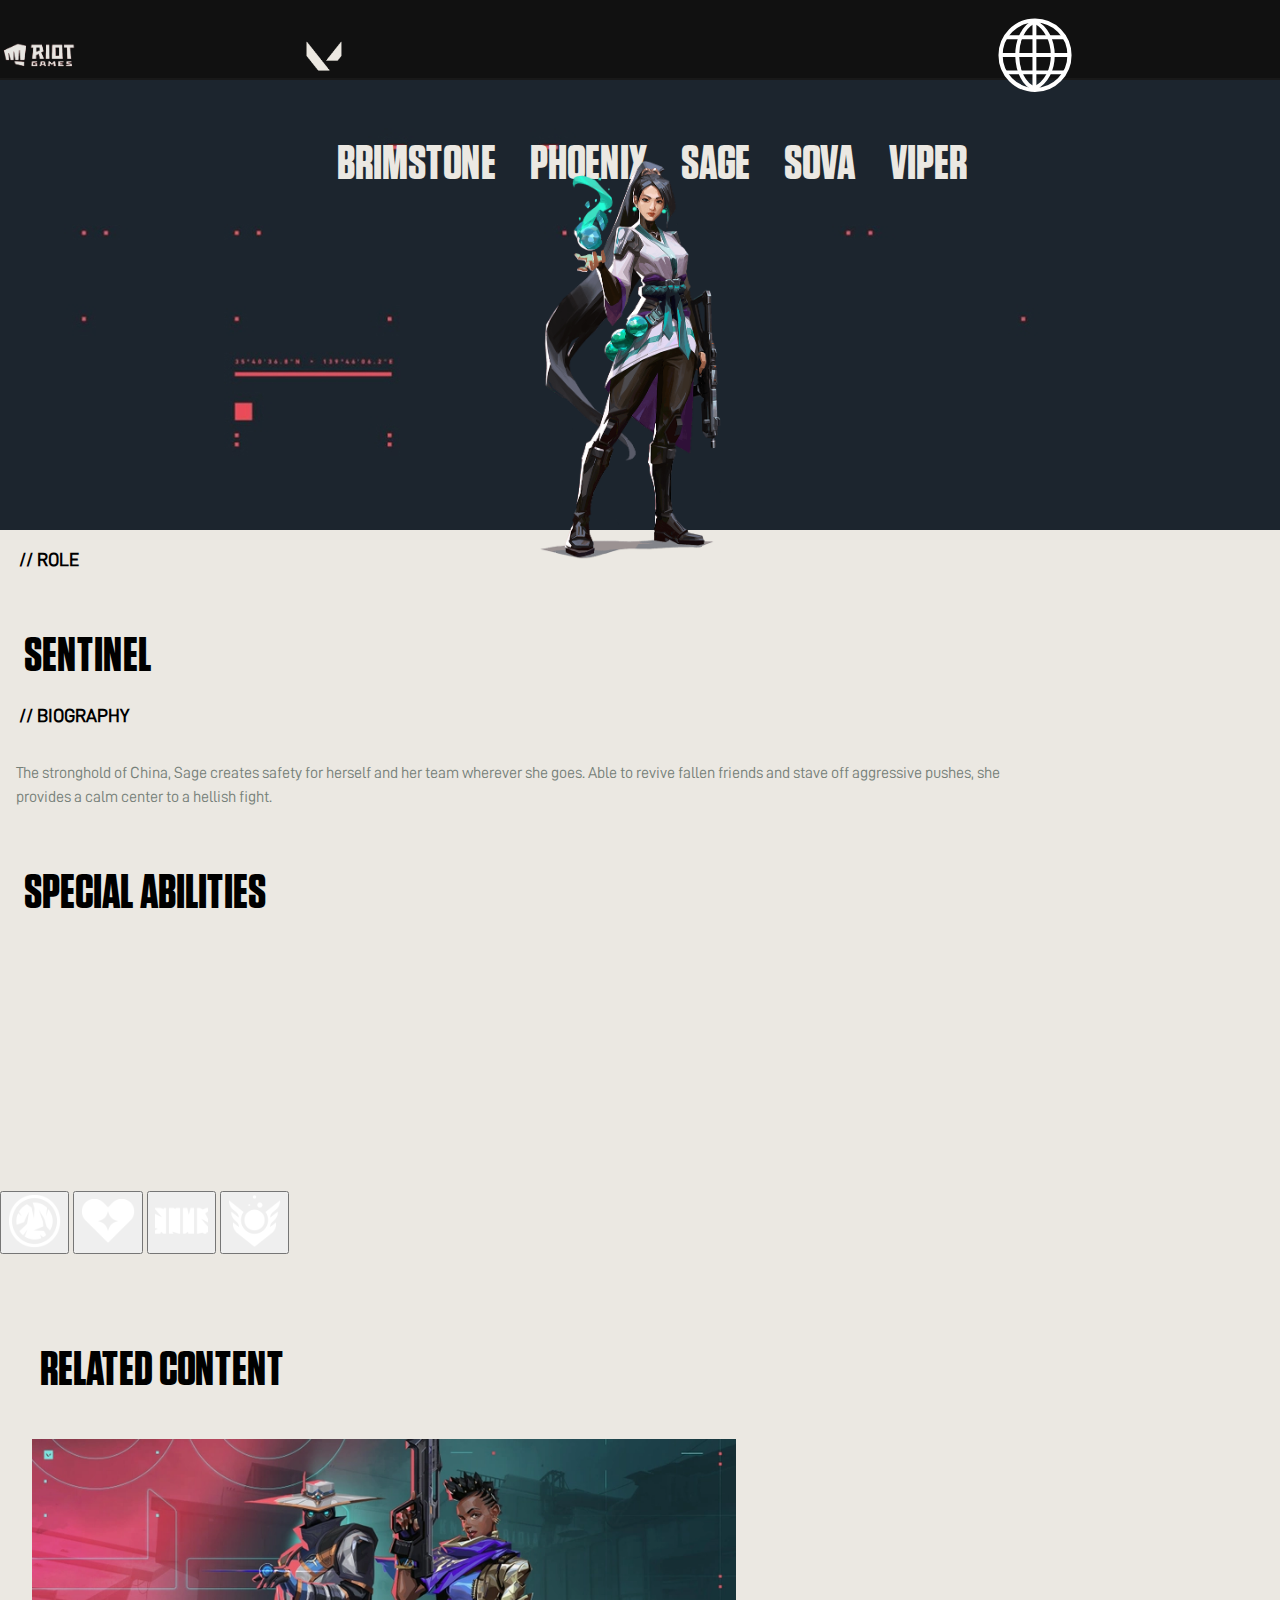
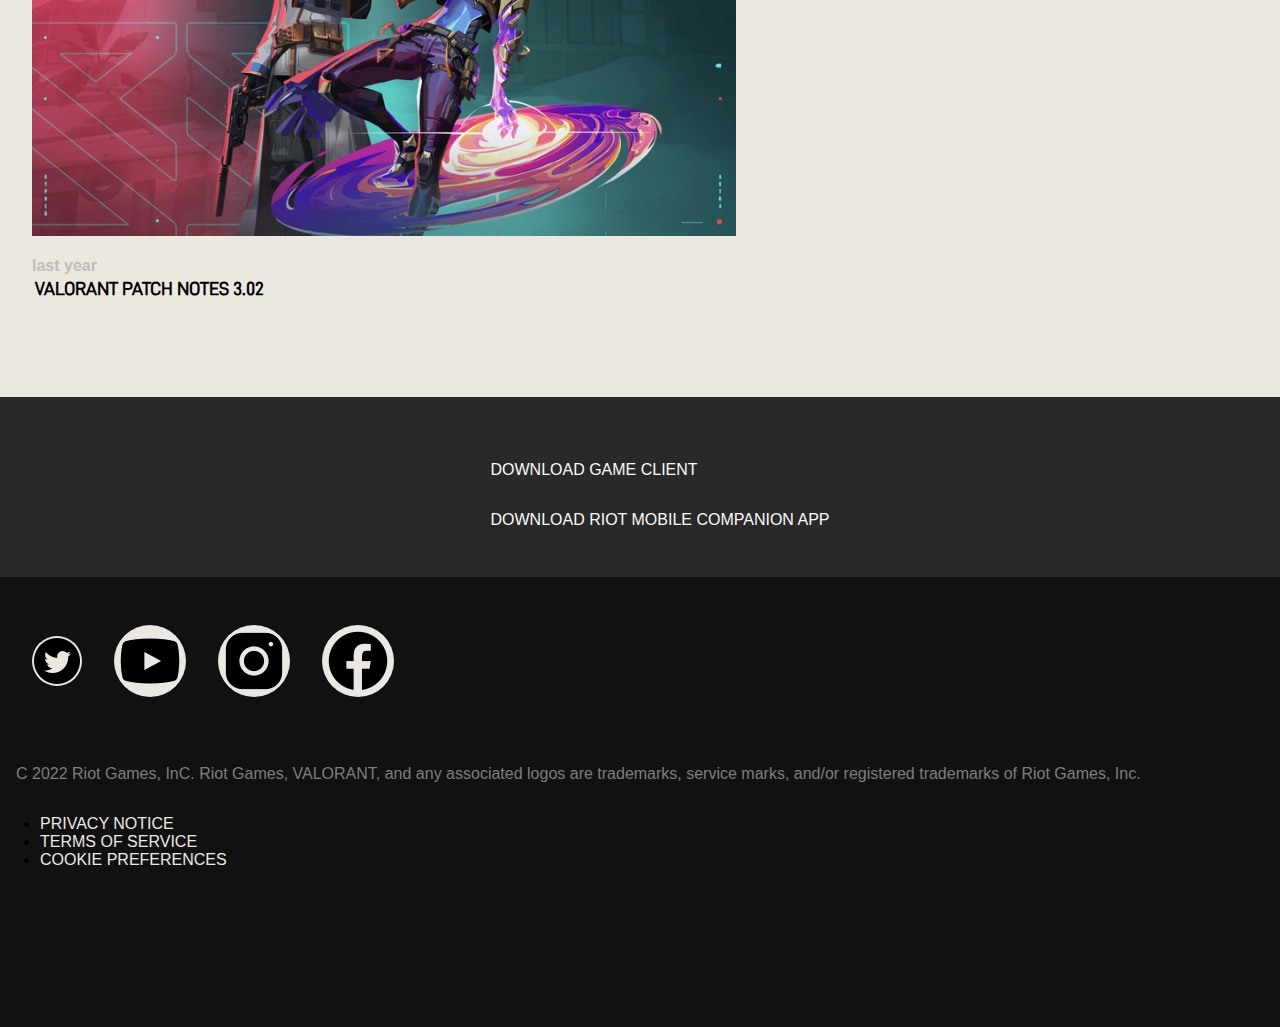
==== index2.html @ 9f283eb4 "Add files via upload" ====
<!DOCTYPE html>
<html lang="en">
<head>
    <meta charset="UTF-8">
    <meta http-equiv="X-UA-Compatible" content="IE=edge">
    <meta name="viewport" content="width=device-width, initial-scale=1.0">
    <link href="styles/style.css" rel="stylesheet">

    <title>Document</title>
</head>
<body>
    <header>
        <nav>
            <ul>
                <li>
                    <a href="#">
                        <img src="images/riot2.png" alt="home">
                    </a>
                </li>                
                <li>  
                    <a href="#">
                        <img src="images/logo.png" alt="valorant logo">
                    </a>
                </li>
               <li>
                   <a href="#">
                        <img src="images/globe.svg" alt="globe icon">
                   </a>
               </li>
               <li>
                    <button><img src="images/menu.png" alt="menu icon"></button>
               </li>
            </ul>

    	    <ul>
		    	<li>
                    <a href='#'>GAME INFO</a>
                        <ul>
                            <li>
                                <a href="https://playvalorant.com/en-us/agents/">AGENTS</a>
                            </li>
                            <li>
                                <a href="https://playvalorant.com/en-us/maps/">MAPS</a>
                            </li>
                            <li>
                                <a href="https://playvalorant.com/en-us/arsenal/">ARSENAL</a>
                            </li>
                        </ul>
                </li>
                
			   	<li>
                    <a href='https://playvalorant.com/en-us/media/'>MEDIA</a>
                </li>
                <li>
                    <a href='https://playvalorant.com/en-us/news/'>NEWS</a>
                </li>
                <li>
                    <a href='https://playvalorant.com/en-us/leaderboards/'>LEADERBOARDS</a>
                </li>
           
                    <li>
                        <a href='#'>SUPPORT</a>
                        <ul>
                            <li>
                                <a href='https://playvalorant.com/en-us/specs/'>SPECS</a>
                            </li>
                            <li>
                                <a href='https://support-valorant.riotgames.com/hc/en-us/'>SUPPORT</a>
                            </li>
                            <li>
                                <a href='https://playvalorant.com/en-us/news/announcements/valorant-community-code/'>COMMUNITY CODE</a>
                            </li>
                        </ul>
                    </li>
               
                    <li>
                        <a href='url'>OUR SOCIALS</a>
                        <ul>
                            <li>
                                <a href='https://twitter.com/playvalorant'>Twitter</a>
                            </li>
                            <li>
                                <a href='https://www.youtube.com/PlayValorant'>Youtube</a>
                            </li>
                            <li>
                                <a href='https://www.instagram.com/playvalorantofficial/'>Instagram</a>
                            </li>
                            <li>
                                <a href='https://www.facebook.com/PlayVALORANT/'>Facebook</a>
                            </li>
                            <li>
                                <a href='https://discord.com/invite/valorant'>Discord</a>
                            </li>
                        </ul>
                    </li>
                <li>
                    <a href='https://valorantesports.com/'>ESPORTS</a>
                </li>
                <li>
                    <a href='https://playvalorant.com/en-us/pbe/'>PBE SIGNUP</a>
                </li>
            </ul>
           
       </nav>

    </header>

    <main>

        <section class="select">
            <ul>
                <li>   
                    <h2>BRIMSTONE</h2>
               </li>
               <li>
                    <h2>PHOENIX</h2>
               </li>
               <li>
                    <h2>SAGE</h2>
                </li>
                <li>
                    <h2>SOVA</h2>
                </li>
                <li>
                    <h2>VIPER</h2>
                </li>
            </ul>   
                <img src="images/sage.png" alt="the agent sage">
            
            </section>

            <section class="biography">
        <h3>// ROLE</h3>
        <h2>SENTINEL</h2>
        <img src="#" alt="">
        <h3>// BIOGRAPHY</h3>
        <p>The stronghold of China, Sage creates safety for herself 
            and her team wherever she goes. Able to revive fallen 
            friends and stave off aggressive pushes, she provides a 
            calm center to a hellish fight.</p>
            </section>

        <section class="abilities">
            <h2>SPECIAL ABILITIES</h2>


            <div class="video-container3">
                <video autoplay muted loop>
                    <source src="https://assets.contentstack.io/v3/assets/bltb6530b271fddd0b1/blt4f4fdcc86da69972/5ecad872722d20585b2f4a44/Sage_Q_v001_web.mp4" type="video/mp4">
                </video>
            </div>  
            <div>
                <button>
                    <img src="images/q-ability.png" alt="q ability icon">
                </button>
                <button>
                    <img src="images/e-ability.png" alt="e ability icon">
                </button>
                <button>
                    <img src="images/c-ability.png" alt="c ability icon">
                </button>
                <button>
                    <img src="images/x-ability.png" alt="x ability icon">
                </button>
              </div>
              <ul>
                <li>
                  <h3>Q - SLOW ORB</h3>
                  <p>EQUIP a slowing orb. FIRE to throw a slowing orb forward that detonates upon landing, creating a lingering field that slows players caught inside of it.</p>
                </li>
                <li>
                  <h3>E - HEALING ORB</h3>
                  <p>EQUIP a healing orb. FIRE with your crosshairs over a damaged ally to activate a heal-over-time on them. ALT FIRE while Sage is damaged to activate a self heal-over-time.</p>
                </li>
                <li>
                  <h3>C - BARRIER ORB</h3>
                  <p>EQUIP a barrier orb. FIRE places a solid wall. ALT FIRE rotates the targeter.</p>
                </li>
                <li>
                  <h3>X - RESURRECTION</h3>
                  <p>EQUIP a resurrection ability. FIRE with your crosshairs placed over a dead ally to begin resurrecting them. After a brief channel, the ally will be brought back to life with full health.</p>
                </li>
              </ul>
              
        </section>

       <section class="content">

        <h2>RELATED CONTENT</h2>
        <img src="images/astra.webp" alt="picture of the agents astra and cypher">
        <h4>last year</h4>
        <h3>VALORANT PATCH NOTES 3.02</h3>
       </section>

       <section class="download">
        <ul>
            <li><a href="https://playvalorant.com/en-us/download/">DOWNLOAD GAME CLIENT</a></li>
            <li><a href="https://play.google.com/store/apps/details?id=com.riotgames.mobile.leagueconnect">DOWNLOAD RIOT MOBILE COMPANION APP</a></li>
        </ul>
    </section>
       

    </main>
    
    <footer>
        
        <section class="social">

            <ul>
                <li>
                    <a href='https://twitter.com/playvalorant'>
                        <img src="images/twitter.png" alt="twitter icon">
                    </a>
                </li>
    
                <li>
                    <a href='https://www.youtube.com/PlayValorant'>
                        <img src="images/youtube.png" alt="youtube icon">
                    </a>
                </li>
                <li>
                    <a href='https://www.instagram.com/playvalorantofficial/'>
                        <img src="images/instagram.png" alt="instagram icon">
                    </a>
                </li>
                <li>
                    <a href='https://www.facebook.com/PlayVALORANT/'>
                        <img src="images/facebook.png" alt="facebook icon">
                    </a>
                </li>
                
            </ul>
            </section>
    
    <section class="copyright">
    
        <a href="https://www.riotgames.com/en"></a>
    
        <p>C 2022 Riot Games, InC. Riot Games, VALORANT, 
            and any associated logos are trademarks, service marks, 
            and/or registered trademarks of Riot Games, Inc.</p>
    </section>
    
    <section class="service">
        <ul>
            <li>
                <a href="https://www.riotgames.com/en/privacy-notice">PRIVACY NOTICE</a>
            </li>
            <li>
                <a href="https://www.riotgames.com/en/terms-of-service">TERMS OF SERVICE</a>
            </li>
            <li>
                <a href="">COOKIE PREFERENCES</a>
            </li>
        </ul>
    
    </section>
    
       </footer>
      


    <script src="scripts/script.js"></script>
</body>
</html>
---- styles/style.css ----
/*VALORANT FONT*/

@font-face {
	font-family: 'valorantFont';
	src: url(../fonts/ValorantFont.ttf)
  }

  /*TUNGSTEN FONT*/

  @font-face {
    font-family: 'Tungsten semibold';
    src: url('../fonts/Tungsten-Semibold.woff2') format('woff2'),
        url('../fonts/Tungsten-Semibold.woff') format('woff');
    font-weight: 600;
    font-style: normal;
    font-display: swap;
}

@font-face {
    font-family: 'Tungsten bold';
    src: url('../fonts/Tungsten-Bold.woff2') format('woff2'),
        url('../fonts/Tungsten-Bold.woff') format('woff');
    font-weight: bold;
    font-style: normal;
    font-display: swap;
}


/*DIN FONT*/

@font-face {
	font-family: 'din bold';
	src: url(../fonts/d-din/D-DIN-Bold.otf);
}

@font-face {
	font-family: 'din';
	src: url(../fonts/d-din/D-DIN.otf);
}
  

@font-face {
	font-family: 'din condensed';
	src: url(../fonts/d-din/D-DINCondensed.otf);
}


  
/**************/
/* CSS REMEDY */
/**************/


*, *::after, *::before {
  box-sizing:border-box;  
}

body {
	margin: 0;
	background-color: #EBE8E2;
	position: relative;
}

button, summary {
	cursor: pointer;
}

img {
	max-width: 100%;
}



/*********************/
/* CUSTOM PROPERTIES */
/*********************/
:root {
	/* startje */
	--color-text:#111;
	--color-background:#eee;
}





/****************/
/* JOUW STYLING */
/****************/



/* jouw code */

/* HEADER */

header {
	position: sticky;
	top: 0;
	z-index: 1000;
}

nav {
	order: -1;
	position: relative;
	display: flex;
	background-color: #111;
	height: 80px;
	top: 0;
	left: 0;
	right: 0;
	border-bottom: 2px solid rgba(51,51,51,.25);
	position:sticky;
    z-index: 2;

}

nav li img {
	width: 5em;
}

header nav ul {
	display: grid;
	grid-template-columns: 2fr 5fr 1fr 1fr;
	list-style-type: none;
	padding: 0;
}

nav a:active {
	text-decoration: none;
	background-color: none;
	
}

nav a {
	padding: 0.5em 0;
	color: #f9f9f9;
	text-decoration: none;
}

nav ul {
	position: absolute;
	display: flex;
	align-items: center;
	position: relative;
	padding: 2em;
	width: 100%;
}


nav button {
	background-color: transparent;
	border: none;
}


nav button img {
	width: 3em;
	margin: 0em 1em;
	background-color: none;
	position:relative;
  	z-index:100;
}

nav.toonMenu button img {
	content:url(../images/cross.png)
}


nav ul:nth-of-type(2) {
	
	position: fixed;
	left: 0;
	right: 0;
	top: 0;
	bottom: 0;
	margin: 0;	
	display: flex;
	flex-direction: column;
	flex-wrap: wrap;
	align-content: start;
	background-color: #1f1f1f;
	list-style: none;
	text-align: center;
	

	transform:translateX(100%);

	transition:transform .3s;

}

nav ul:nth-of-type(2) li {
	flex-basis:9em;
  	flex-grow:1;
	text-align: left;
}

nav ul:nth-of-type(2).toonMenu {
	transform:translateX(0);
}

nav ul:nth-of-type(2) li:first-of-type ul.toonSubMenu {
	display: flex;
}

nav ul:nth-of-type(2) li:first-of-type ul {
	display: none;
}

nav a:active {
	background: #292929;
}


 @media (min-width:1025px) {

	nav {
		order:0;
		position: relative;
		display: flex;
		background-color: #111;
		height: 80px;
		top: 0;
		left: 0;
		right: 0;
		border-bottom: 2px solid rgba(51,51,51,.25);
		position:sticky;
		z-index: 2;
	}

	nav button {
		display: none;
	}

	nav ul {
		position: static;
		transform: none;

		padding: 0;
		background: none;
	}

	/*nav ul:nth-of-type(2) {
		transform: translate(0);
	} 
	*/

	nav li {
		flex-basis: unset;
		flex-grow: unset;
	}

	nav a {
		flex-direction: column;
		border: none;
	}

	header > a:last-of-type {
		flex-direction: column;
	}

} 




/* MAIN */


h2 {
	font-family: "Tungsten bold", "Times New Roman", sans-serif;
	font-weight: bold;
	font-size: 3em;
	display: block;
	justify-content: left;
	margin-left: 0.5em;
}


p {
	font-family: 'din';
	margin-left: 1em;
}

h3 {
	font-family: "din";
	margin-left: 1em;
}

h4 {
	font-family: Arial, Helvetica, sans-serif;
	margin-left: 1em;
}

ul {
	font-family: Arial, Helvetica, sans-serif;

}

a {
	text-decoration: none;
}



/*INTRO*/

.intro {
	height: 60vh;
	position: relative;
}

.video-container {
	display: flex;
	justify-content: center;
	max-width: 100vw;
	overflow: hidden;
}

.text-container {
	position: absolute;
	top: 0;
	left: 0;
	right: 0;
	bottom: 0;

	display: flex;
	flex-direction: column;
	align-items:center;
	justify-content: center;
}

.text-container button {
	margin-top: auto;
	margin-bottom: 1em;
	
}

.text-container h1 {
	margin-bottom: 0;
}

.intro video {
	min-height: 5em;
	height: 60vh;
	aspect-ratio: 16 / 9;
	z-index: -1;
}

h1 {
	text-align: center;
	font-size: 3.5em;
	font-family: 'valorantFont';
	font-weight: bolder;
	color: #ece8e1;
}

.intro p {		
	text-align: center;
	font-family: 'din bold';
	color: #ece8e1;
	font-size: 1.1em;
	width: 50%;
}

.newspage {
	color:#ff4655;
	background-color: none;
}

.intro button {
	padding: 1em 6em;
	font-family: "din bold";
	text-align: center;
	background-color: #ff4655;
	border: none;
	color: #ece8e1;
	font-size: 1em;	
	
}

.intro button:active {
	position: absolute;
	left: 2em;
	right: 2em;	
	padding: 1.2em 2.5em;
	font-family: "din bold";
	text-align: center;
	background-color: #0f1923;
	border: none;
	color: #ece8e1;
	font-size: 1em;	
}

/* LATEST */


main section:nth-of-type(2) ul {
	display: flex;
	overflow-x: scroll;
	list-style: none;
	padding-left: 0;
	gap: 10px;
}

main section:nth-of-type(2) li {
	min-width: 90%;
}

.latest {
	margin-bottom: 5em;
}

.latest img{
	width: 100%;
	height: auto;
	margin-left: 1em;
	
}

.latest h2 {
	position: relative;
	z-index: 1;
    color: #ff4655;
	margin-left: 0.3em;
	margin-bottom: -0.4em;
}



.latest p {
	margin-left: 1em;
	
}

.latest h3{
	font-family: 'din bold';
	width: 80%;
	font-size: 1.5em;
	margin-left: 0.6em;
	color: #383e3a;
}

.latest a:visited {
	font-family: 'din bold';
	text-decoration: none;
	color: #ff4655;	
}

.latest a {
	font-family: 'din bold';
	color: #ff4655;
	margin-left: 1em;
}

/*DIMENSION*/

.dimension {
	background-image: url('../images/phoenix.jpeg');
	background-size: cover;
	background-position: center center;
	background-repeat: no-repeat;
	height: 100vh;
	display: flex;
	flex-direction: column;
	justify-content: flex-end;
	align-items: flex-start;
	padding: 1.5em;
	
}
.dimension img {

	display: none;
}

.dimension p {
	
	font-family: 'din bold';
	letter-spacing: 0.7em;
	color:#ece8e1;

	margin: 0;
	font-size: 1.1em;
}

.dimension h2 {
	color:#ece8e1;
	margin: 0;
	margin-bottom: 0.5em;
}

.dimension a {
	text-decoration: none;
	padding: 1.2em 5.5em;
	font-family: 'din bold';
	font-weight: bold;
	text-align: center;
	background-color: #ff4655;
	border: none;
	color: #ece8e1;
	font-size: 0.9em;	
}

/*VALORANT*/

.valorant {
	margin-bottom: 17em;
	color: #383e3a;
}


.valorant h2 {
	color: #0f1923;
	font-size: 3.5em;
	margin-left: 0.3em;
}


.valorant P {
	color: #768079;
	font-family: 'din';
	font-size: 1.1em;
	line-height: 1.5em;
	width: 80%;
	margin-bottom: 4em;
}

.valorant a {
	text-decoration: none;
	margin-left: 5em;
	padding: 1.2em 5.5em;
	font-family: "din bold";	
	text-align: center;
	background-color: #ff4655;
	border: none;
	color: #ece8e1;
	font-size: 1em;	
	margin-bottom: 1em;
}

.video-container2 h4 {
	position: absolute;
	text-align: left;
	background-color: #ff4655;
	color:#ece8e1;
	font-size: 1em;
	padding: 0.5em 1em;
	left: 0;
}


.video-container2 {
	margin-top: 2em;
	display: flex;
	position: relative;
	justify-content: center;
	
}

.valorant video {
	min-height: 1em;
	height: 25vh;
	aspect-ratio: 16 / 9;
	position: absolute;
	z-index: -1;
}


/*AGENTS*/

.agents {

	height: 100vh;
	background-color: #ff4655;
	margin-bottom: 4em;
	padding-top: 1em;
	position: relative;
	display: flex;
	flex-direction: column;
}



.agents h2 {
	color:#ece8e1;
	font-size: 3.5em;
	margin-left: 0.3em;
}

.agents h3 {
	color: #ece8e1;
	width: 70%;
}

.agents P {
	color: #ece8e1;
	font-family: 'din';
	font-size: 1.1em;
	line-height: 1.5em;
	width: 90%;

}

.agents a {
	
	padding: 1.2em 5.5em;
	font-family: 'din bold';
	font-weight: bold;
	text-align: center;
	background-color: #ece8e1;
	border: none;
	color: #0f1923;
	font-size: 1em;
	position: absolute;
	left: 6em;
	bottom: 3em;
}

.agents img {
 height: 55vh;
 margin: auto;
 align-items: center;
}


/*maps*/

.maps {
	position: relative;
	height: 100vh;
	margin-bottom: -1.5em;
}

.maps p {
	font-family: 'din';
	font-size: 1.1em;
	line-height: 1.5em;
	width: 80%;
	margin-bottom: 4em;
}

.maps a {
	text-decoration: none;
	margin-left: 3em;
	padding: 1.2em 5.5em;
	font-family: "din bold";
	
	text-align: center;
	background-color: #ff4655;
	border: none;
	color: #ece8e1;
	font-size: 1em;	
	left: 3em;
	bottom: 3em;
	position: absolute;
}

.maps img {
	height: 60vh;
}

.maps a:hover {
	text-decoration: none;
	margin-left: 3em;
	padding: 1.2em 5.5em;
	font-family: "din";
	font-weight: bold;
	text-align: center;
	background-color: #ece8e1;
	border: none;
	color: #0f1923;
	font-size: 1em;	
}

/*DOWNLOAD*/

.download {
	position: relative;
	display: flex;
	flex-direction: column;	
	align-items: center;
	background-color: #292929;
	padding: 2em;
	margin-bottom: -1em;
}

.download a {
	color: #f9f9f9;
	font-family: Arial, Helvetica, sans-serif;
	display: flex;
	padding: 1em 0em;
	text-align: center;
	list-style-type: none;
	text-decoration: none;
}

.download li {
	font-family: 'din';
	text-decoration: none;
	list-style: none;
	
}


/* FOOTER */

footer {
	background-color: #111;
	height: 50vh;
	position: relative;
	
}


/*SOCIAL*/
.social {
	position: relative;
	display: flex;
}

.social ul {

display: flex;
align-items: center;
position: relative;
padding: 2em;
gap: 2em;
white-space: nowrap;
}



.social li {
	list-style: none;

	display: flex;
	flex-direction: row;

}

.social li img {
	background: #EBE8E2;
	border-radius: 50%;
}



/*COPYRIGHT*/
.copyright {
	position: relative;
	display: flex;
}

.copyright p {
	color: #7E7E7E;
	font-family: Arial, Helvetica, sans-serif;
	
	

}

.service {
	display: flex;
	position: relative;
}

.service a {
	color:#EBE8E2;
	list-style: none;
	display: flex;
	flex-direction: row;
}


/* SELECT */

.select {
	background-image: url('../images/bg-agent.jpeg');
	display: flex;
	flex-direction: column;
	height: 50vh;
	position: relative;
	align-items:center;
	

}

.select ul {
	display: flex;
	overflow-x: scroll;
	list-style: none;
	padding-left: 0;
	gap: 10px;
}

.select h2 {
	color: #EBE8E2;
}

.select h2:nth-of-type(3) {
	color: #ff4655;
}

.select img {
	height: 25em;
	width: auto;
	margin: auto;
	align-items: center;
	position: absolute;
	z-index: 1;
	margin-top: 5em;
}

/*BIOGRAPHY*/

.biography {
	display: flex;
	flex-direction: column;
}



.biography h2 {
	margin-bottom: 0em;
}

.biography p {
	width: 80%;
	color: #768079;
	line-height: 1.5em;
	font-size: 1em;
}



/* ABILITIES */

.abilities {
	display: grid;
	grid-template-columns: repeat(4, 1fr);
  }
  
  .abilities h2 {
	  width: 80vh;
  }

  .abilities h2, .abilities div, .abilities ul {
	grid-column-start: 1;
	grid-column-end: 3;
  }
  
  .abilities ul {
	list-style-type: none;
	padding: 0;
  }
  
  .abilities ul li {
	display: none;
  }
  
	.abilities ul li.active {
	display: block;
	border: 3em, black;
  }
  
  .abilities video {
	max-width: 400px;
	grid-column-start: 3;
	grid-column-end: 5;
	grid-row-start: 1;
	grid-row-end: 4;
	justify-content: center;
	aspect-ratio: 16 / 9;

  }

  .abilities h3 {
	  font-family: 'din bold';
  }

  .abilities img {
	  width: 4em;
  }

  /*CONTENT*/

  .content {
	  padding: 1em 4em 5em 1em;
	  display: flex;
	  flex-direction: column;
  }

  .content h2 {
	  align-items: left;
  }


  .content img {
	  width: 80vh;
	  padding-left: 1em;
  }

  .content h4 {
	color: rgb(189, 188, 183);
	margin-bottom: -1em;
  }
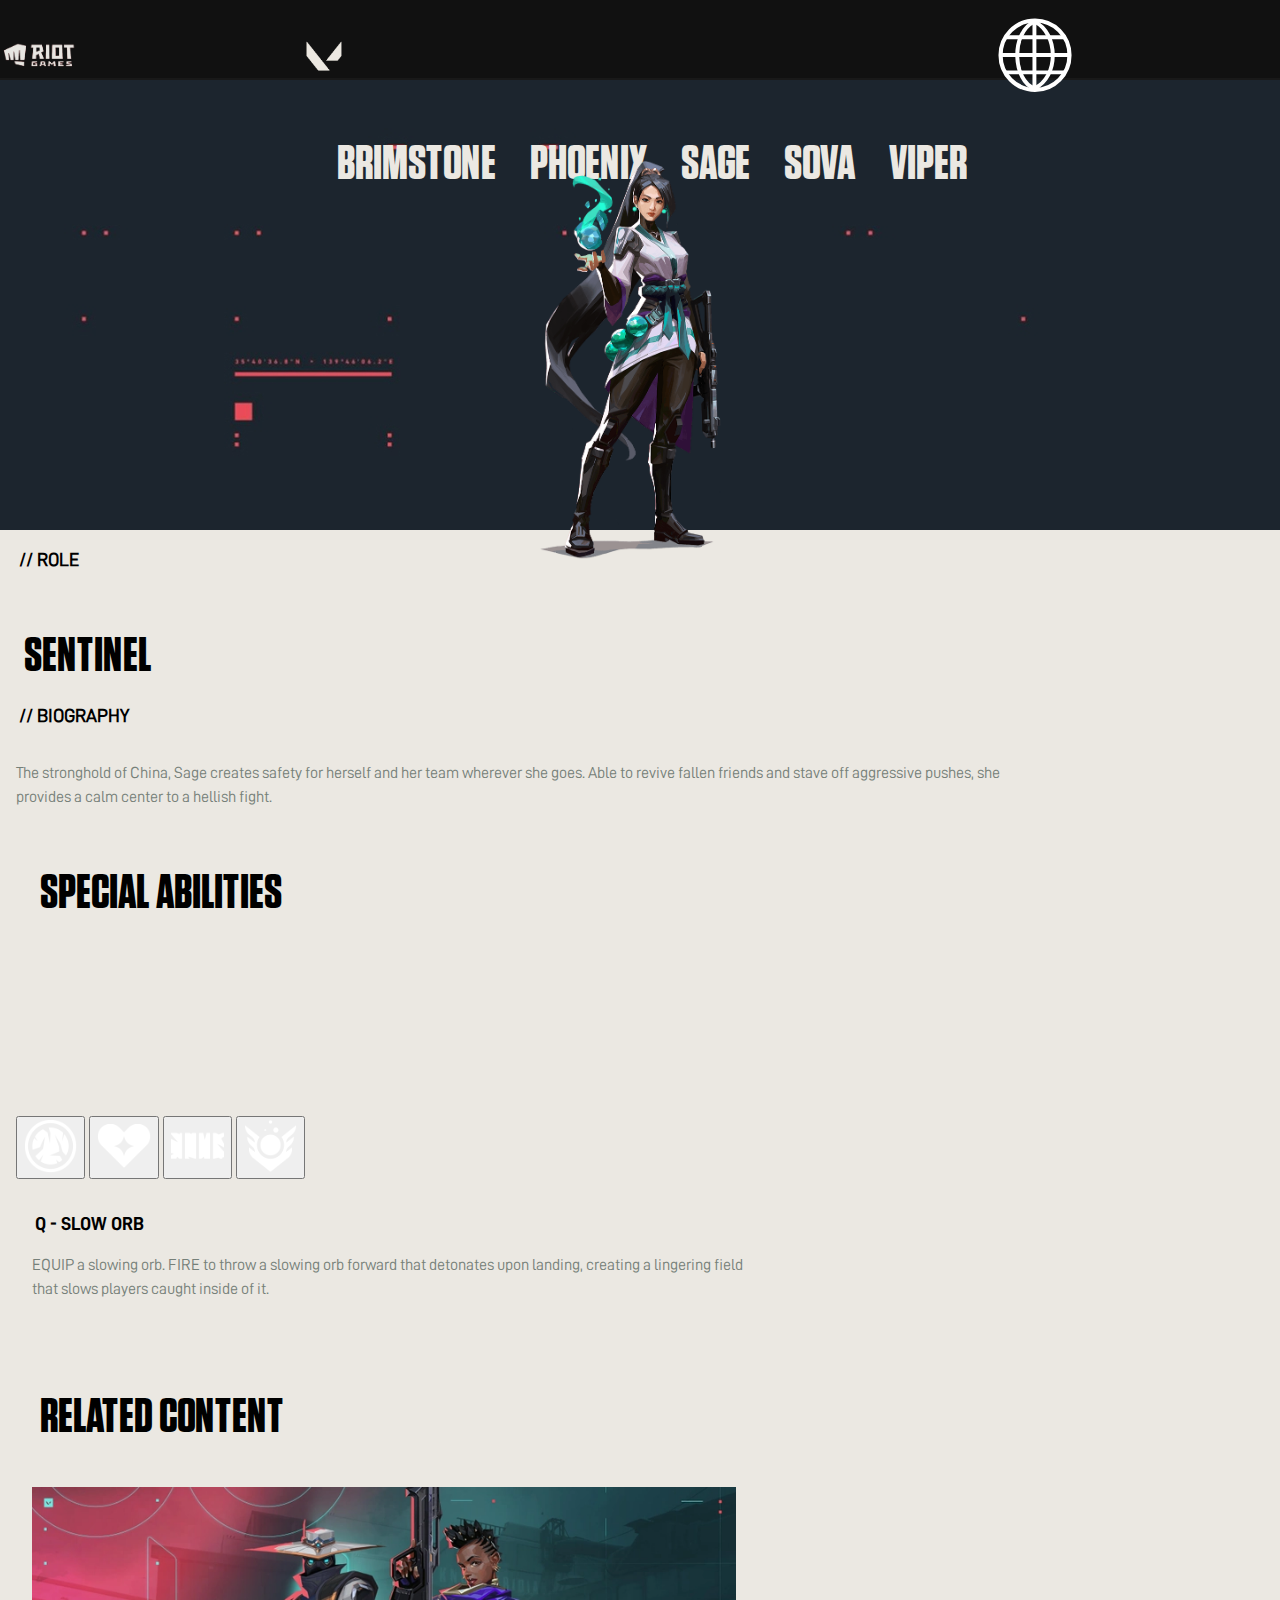
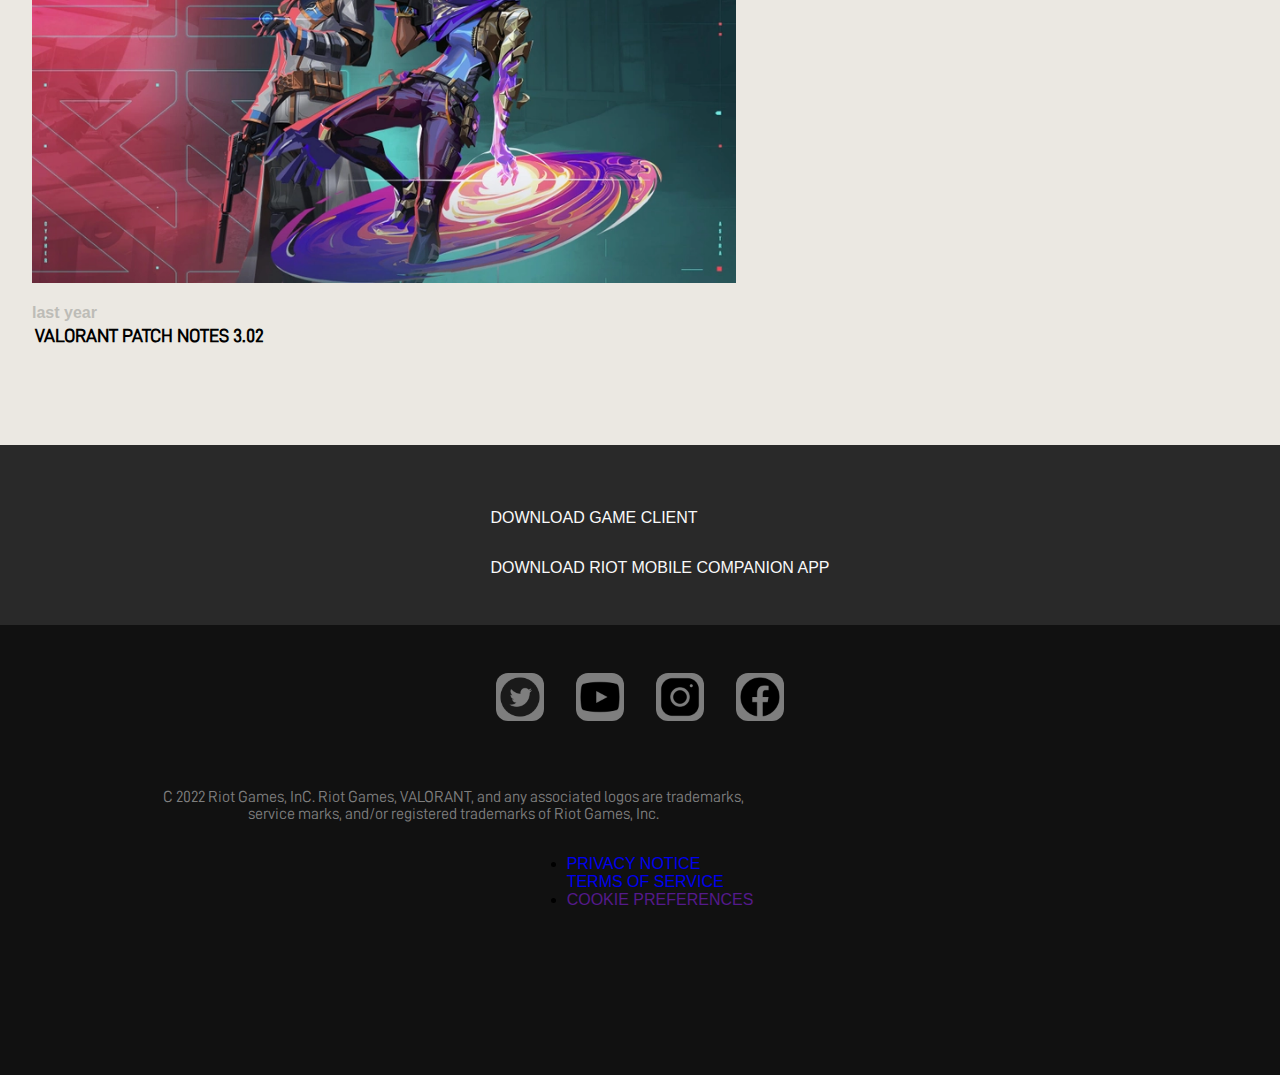
==== commit 43bfd934: "Add files via upload" ====
--- a/index2.html
+++ b/index2.html
@@ -6,7 +6,7 @@
     <meta name="viewport" content="width=device-width, initial-scale=1.0">
     <link href="styles/style.css" rel="stylesheet">
 
-    <title>Document</title>
+    <title>Agents</title>
 </head>
 <body>
     <header>
@@ -209,7 +209,7 @@
             <ul>
                 <li>
                     <a href='https://twitter.com/playvalorant'>
-                        <img src="images/twitter.png" alt="twitter icon">
+                        <img src="images/icons8-twitter-circled-75.png" alt="twitter icon">
                     </a>
                 </li>
     
--- a/styles/style.css
+++ b/styles/style.css
@@ -380,18 +380,18 @@
 	
 }
 
-.intro button:active {
-	position: absolute;
-	left: 2em;
-	right: 2em;	
-	padding: 1.2em 2.5em;
+.intro button:hover {
+	padding: 1em 6em;
 	font-family: "din bold";
 	text-align: center;
 	background-color: #0f1923;
 	border: none;
 	color: #ece8e1;
 	font-size: 1em;	
-}
+	
+}
+
+
 
 /* LATEST */
 
@@ -502,13 +502,29 @@
 	font-size: 0.9em;	
 }
 
+.dimension a:hover {
+	background-color: #0f1923;
+}
+
 /*VALORANT*/
 
 .valorant {
 	margin-bottom: 17em;
 	color: #383e3a;
-}
-
+	position: relative;
+}
+
+.a-container {
+	position: absolute;
+    top: 0;
+    left: 0;
+    right: 0;
+    bottom: 27px;
+    display: flex;
+    flex-direction: column;
+    align-items: center;
+    justify-content: flex-end;
+}
 
 .valorant h2 {
 	color: #0f1923;
@@ -523,12 +539,11 @@
 	font-size: 1.1em;
 	line-height: 1.5em;
 	width: 80%;
-	margin-bottom: 4em;
+	margin-bottom: 7em;
 }
 
 .valorant a {
-	text-decoration: none;
-	margin-left: 5em;
+	text-decoration: none;	
 	padding: 1.2em 5.5em;
 	font-family: "din bold";	
 	text-align: center;
@@ -536,7 +551,11 @@
 	border: none;
 	color: #ece8e1;
 	font-size: 1em;	
-	margin-bottom: 1em;
+	
+}
+
+.valorant a:hover {
+	background-color: #0f1923;
 }
 
 .video-container2 h4 {
@@ -551,7 +570,6 @@
 
 
 .video-container2 {
-	margin-top: 2em;
 	display: flex;
 	position: relative;
 	justify-content: center;
@@ -560,7 +578,7 @@
 
 .valorant video {
 	min-height: 1em;
-	height: 25vh;
+	height: 30vh;
 	aspect-ratio: 16 / 9;
 	position: absolute;
 	z-index: -1;
@@ -570,7 +588,6 @@
 /*AGENTS*/
 
 .agents {
-
 	height: 100vh;
 	background-color: #ff4655;
 	margin-bottom: 4em;
@@ -612,9 +629,11 @@
 	border: none;
 	color: #0f1923;
 	font-size: 1em;
-	position: absolute;
-	left: 6em;
-	bottom: 3em;
+}
+
+.agents a:hover {
+	background-color: #0f1923;
+	color: #ece8e1
 }
 
 .agents img {
@@ -622,6 +641,21 @@
  margin: auto;
  align-items: center;
 }
+
+.a-container2 {
+	position: absolute;
+    top: 0;
+    left: 0;
+    right: 0;
+    bottom: 27px;
+    display: flex;
+    flex-direction: column;
+    align-items: center;
+    justify-content: flex-end;
+}
+
+
+
 
 
 /*maps*/
@@ -638,14 +672,14 @@
 	line-height: 1.5em;
 	width: 80%;
 	margin-bottom: 4em;
+	
 }
 
 .maps a {
 	text-decoration: none;
 	margin-left: 3em;
 	padding: 1.2em 5.5em;
-	font-family: "din bold";
-	
+	font-family: "din bold";	
 	text-align: center;
 	background-color: #ff4655;
 	border: none;
@@ -656,21 +690,15 @@
 	position: absolute;
 }
 
+
 .maps img {
 	height: 60vh;
 }
 
+
+	
 .maps a:hover {
-	text-decoration: none;
-	margin-left: 3em;
-	padding: 1.2em 5.5em;
-	font-family: "din";
-	font-weight: bold;
-	text-align: center;
-	background-color: #ece8e1;
-	border: none;
-	color: #0f1923;
-	font-size: 1em;	
+	background-color: #0f1923;
 }
 
 /*DOWNLOAD*/
@@ -717,6 +745,7 @@
 .social {
 	position: relative;
 	display: flex;
+	justify-content: center;
 }
 
 .social ul {
@@ -740,37 +769,36 @@
 }
 
 .social li img {
-	background: #EBE8E2;
-	border-radius: 50%;
-}
-
-
-
-/*COPYRIGHT*/
-.copyright {
-	position: relative;
-	display: flex;
-}
-
-.copyright p {
+	background: #7E7E7E;
+	border-radius: 25%;
+	height: 48px;
+	width: auto;
+}
+
+footer {
+	display: flex;
+	flex-direction: column;
+	align-items: center;
+}
+
+footer p {
 	color: #7E7E7E;
-	font-family: Arial, Helvetica, sans-serif;
-	
-	
-
-}
-
-.service {
-	display: flex;
-	position: relative;
-}
-
-.service a {
-	color:#EBE8E2;
+	width: 60%;
+	text-align: center;
+}
+
+
+footer ul :nth-of-type(2) {
 	list-style: none;
 	display: flex;
-	flex-direction: row;
-}
+	align-items: center;
+}
+
+footer ul:nth-of-type(2) li{
+	color: #ece8e1;
+	letter-spacing: none;
+}
+
 
 
 /* SELECT */
@@ -836,20 +864,26 @@
 
 /* ABILITIES */
 
-.abilities {
+
+  
+ 
+
+  
+	.abilities {
 	display: grid;
 	grid-template-columns: repeat(4, 1fr);
+	padding-left: 1em;
   }
   
-  .abilities h2 {
-	  width: 80vh;
-  }
-
-  .abilities h2, .abilities div, .abilities ul {
+  .abilities h2, section div, section ul {
 	grid-column-start: 1;
 	grid-column-end: 3;
   }
-  
+   
+  .abilities button:active {
+	  border: #111;
+  }
+
   .abilities ul {
 	list-style-type: none;
 	padding: 0;
@@ -859,9 +893,8 @@
 	display: none;
   }
   
-	.abilities ul li.active {
+  .abilities ul li.active {
 	display: block;
-	border: 3em, black;
   }
   
   .abilities video {
@@ -870,13 +903,22 @@
 	grid-column-end: 5;
 	grid-row-start: 1;
 	grid-row-end: 4;
-	justify-content: center;
-	aspect-ratio: 16 / 9;
-
-  }
+  }
+
+  .abilities h2 {
+	width: 80vh;
+	padding-left: 0em;
+}
 
   .abilities h3 {
 	  font-family: 'din bold';
+  }
+
+  .abilities p {
+	  font-family: 'din';
+	  color: #768079;
+	  line-height: 1.5em;
+	  contain: content;
   }
 
   .abilities img {
@@ -906,3 +948,190 @@
 	margin-bottom: -1em;
   }
 
+
+  /* MEDIA QUERIES */	
+
+
+  @media (min-width: 1035px) {
+
+
+	.intro {
+		margin-bottom: 3em;
+	}
+
+	.intro video {
+		height: 100%;
+		width: 100%
+	}
+
+	h1 {
+	
+		font-size: 8.5em;
+	}
+
+
+	main section:nth-of-type(2) ul {
+		
+		list-style: none;
+		padding-left: 0;	
+		
+	}
+	
+	main section:nth-of-type(2) li {
+		min-width: 0%;
+	}
+
+	.latest {
+	display: flex;
+    flex-direction: column;
+    align-content: flex-end;
+	}
+
+	.latest h2 {
+		margin-bottom: -2.4;
+		font-size: 4em;
+	}
+
+	.latest img {
+		width: 45vh;
+
+	}
+
+	.dimension h2{
+		font-size: 8em;
+		
+	}
+
+
+	.valorant {
+		position: relative;
+		display: flex;
+		flex-direction: column;
+		align-items: flex-start;
+		padding-left: 12em;
+	}
+
+	.valorant h3 {
+		text-align: left;
+    	width: 48%;
+    	padding-right: 9em;
+	}
+
+	.valorant p {
+		text-align: left;
+    	width: 48%;
+    	padding-right: 9em;
+	}
+
+	.valorant h2 {
+		font-size: 8em;
+		margin-left: -0.5em;
+		margin-bottom: 0;
+	}
+
+	.valorant video {
+		position: absolute;
+		left: 0;
+		top: 0;
+		right: -34em;
+		bottom: 0;
+	}
+
+	.a-container {
+		align-items: flex-start;
+		left: 13em;
+	}
+
+
+	.agents {
+	position: relative;
+    display: flex;
+    flex-direction: column;
+    align-items: flex-end;
+	}
+
+	.agents h2 {
+	font-size: 8em;
+    width: 47%;
+    margin-bottom: 0em;
+	}
+
+	.agents h3 {
+		text-align: left;
+    	width: 48%;
+    	padding-right: 9em;
+	}
+
+	.agents p {
+		text-align: left;
+    	width: 48%;
+    	padding-right: 9em;
+	}
+
+	.agents img {
+		position: absolute;
+		left: -34em;
+		top: 0;
+		right: 0;
+		bottom: 0;
+		height: 80vh;
+
+	}
+
+	.a-container2 {
+	position: absolute;
+    top: 0;
+    left: 0;
+    right: 184px;
+    bottom: 27px;
+    display: flex;
+    flex-direction: column;
+    align-items: flex-end;
+    justify-content: flex-end;
+	}
+
+	.maps {
+		position: relative;
+		display: flex;
+		flex-direction: column;
+		align-items: flex-start;
+		padding-left: 8em;
+		margin-bottom: -11em;
+	}
+
+	.maps a {
+		bottom: 17em;
+		left: 6em;
+	}
+
+	.maps h2 {
+		font-size: 7em;
+		margin-left: 0;
+		margin-bottom: 0;
+		z-index: 1;
+	}
+
+	.maps h3 {
+		text-align: left;
+    	width: 48%;
+    	padding-right: 9em;
+		z-index: 1;
+	}
+
+	.maps p {
+		text-align: left;
+    	width: 48%;
+    	padding-right: 9em;
+		z-index: 1;
+	}
+
+	.maps img {
+		position: absolute;
+		height: 80vh;
+		right: 0;
+		
+	}
+
+
+
+}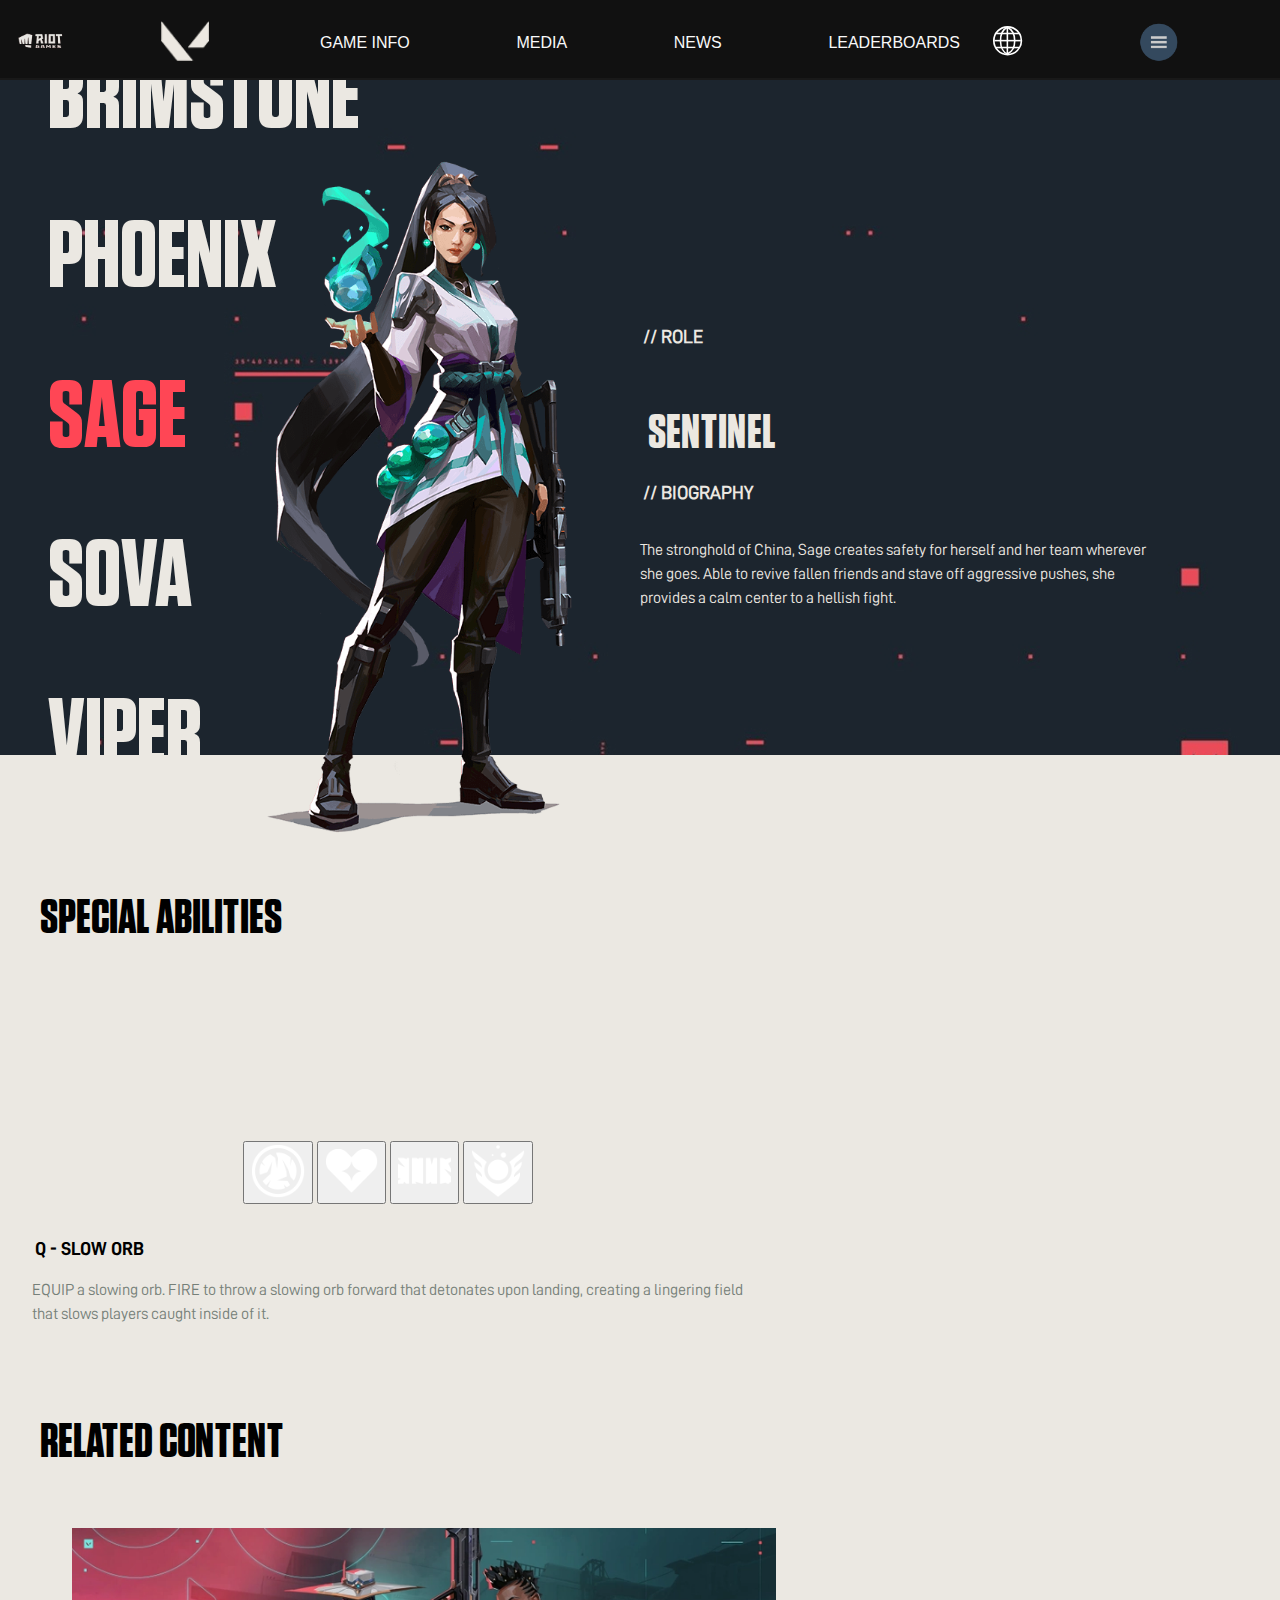
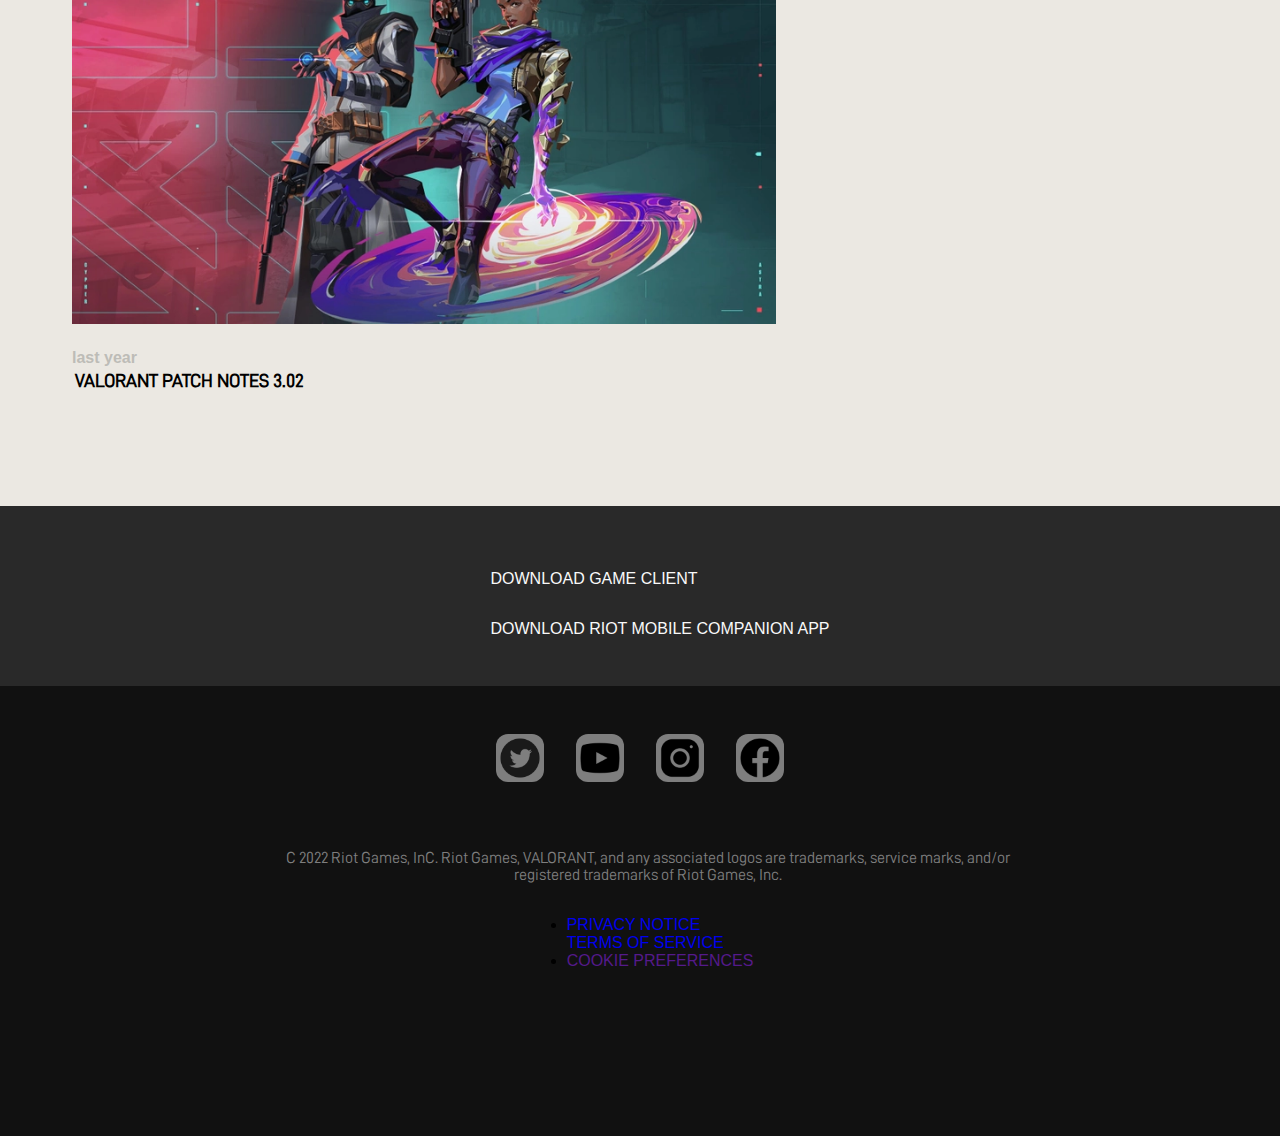
==== commit 411fa064: "Add files via upload" ====
--- a/index2.html
+++ b/index2.html
@@ -12,94 +12,110 @@
     <header>
         <nav>
             <ul>
-                <li>
-                    <a href="#">
-                        <img src="images/riot2.png" alt="home">
-                    </a>
-                </li>                
-                <li>  
-                    <a href="#">
-                        <img src="images/logo.png" alt="valorant logo">
-                    </a>
-                </li>
+            <li id="riot">
+                <a href="#">
+                    <img src="images/Naamloos-4.png" alt="home">
+                </a>
+            </li>                
+            <li id="home">  
+                <a href="index.html">
+                    <img src="images/valo.png" alt="valorant logo">
+                </a>
+            </li>
+
+                <ul id="nav2">
+                    <li>
+                        <a href="#">GAME INFO</a>
+                    </li>
+                    <li>
+                        <a href="#">MEDIA</a>
+                    </li>
+                    <li>
+                        <a href="#">NEWS</a>
+                    </li>
+                    <li>
+                        <a href="#">LEADERBOARDS</a>
+                    </li>
+                </ul>
+
+           <li id="globe">
+               <a href="#">
+                    <img src="images/globe.svg" alt="globe icon">
+               </a>
+           </li>
+           <li>
+                <button><img src="images/menu.png" alt="menu icon"></button>
+           </li>
+        </ul>
+
+        <ul>
+            <li>
+                <a href='#'>GAME INFO</a>
+                    <ul>
+                        <li>
+                            <a href="https://playvalorant.com/en-us/agents/">AGENTS</a>
+                        </li>
+                        <li>
+                            <a href="https://playvalorant.com/en-us/maps/">MAPS</a>
+                        </li>
+                        <li>
+                            <a href="https://playvalorant.com/en-us/arsenal/">ARSENAL</a>
+                        </li>
+                    </ul>
+            </li>
+            
                <li>
-                   <a href="#">
-                        <img src="images/globe.svg" alt="globe icon">
-                   </a>
-               </li>
-               <li>
-                    <button><img src="images/menu.png" alt="menu icon"></button>
-               </li>
-            </ul>
-
-    	    <ul>
-		    	<li>
-                    <a href='#'>GAME INFO</a>
-                        <ul>
-                            <li>
-                                <a href="https://playvalorant.com/en-us/agents/">AGENTS</a>
-                            </li>
-                            <li>
-                                <a href="https://playvalorant.com/en-us/maps/">MAPS</a>
-                            </li>
-                            <li>
-                                <a href="https://playvalorant.com/en-us/arsenal/">ARSENAL</a>
-                            </li>
-                        </ul>
-                </li>
-                
-			   	<li>
-                    <a href='https://playvalorant.com/en-us/media/'>MEDIA</a>
-                </li>
-                <li>
-                    <a href='https://playvalorant.com/en-us/news/'>NEWS</a>
-                </li>
-                <li>
-                    <a href='https://playvalorant.com/en-us/leaderboards/'>LEADERBOARDS</a>
+                <a href='https://playvalorant.com/en-us/media/'>MEDIA</a>
+            </li>
+            <li>
+                <a href='https://playvalorant.com/en-us/news/'>NEWS</a>
+            </li>
+            <li>
+                <a href='https://playvalorant.com/en-us/leaderboards/'>LEADERBOARDS</a>
+            </li>
+       
+                <li>
+                    <a href='#'>SUPPORT</a>
+                    <ul>
+                        <li>
+                            <a href='https://playvalorant.com/en-us/specs/'>SPECS</a>
+                        </li>
+                        <li>
+                            <a href='https://support-valorant.riotgames.com/hc/en-us/'>SUPPORT</a>
+                        </li>
+                        <li>
+                            <a href='https://playvalorant.com/en-us/news/announcements/valorant-community-code/'>COMMUNITY CODE</a>
+                        </li>
+                    </ul>
                 </li>
            
-                    <li>
-                        <a href='#'>SUPPORT</a>
-                        <ul>
-                            <li>
-                                <a href='https://playvalorant.com/en-us/specs/'>SPECS</a>
-                            </li>
-                            <li>
-                                <a href='https://support-valorant.riotgames.com/hc/en-us/'>SUPPORT</a>
-                            </li>
-                            <li>
-                                <a href='https://playvalorant.com/en-us/news/announcements/valorant-community-code/'>COMMUNITY CODE</a>
-                            </li>
-                        </ul>
-                    </li>
-               
-                    <li>
-                        <a href='url'>OUR SOCIALS</a>
-                        <ul>
-                            <li>
-                                <a href='https://twitter.com/playvalorant'>Twitter</a>
-                            </li>
-                            <li>
-                                <a href='https://www.youtube.com/PlayValorant'>Youtube</a>
-                            </li>
-                            <li>
-                                <a href='https://www.instagram.com/playvalorantofficial/'>Instagram</a>
-                            </li>
-                            <li>
-                                <a href='https://www.facebook.com/PlayVALORANT/'>Facebook</a>
-                            </li>
-                            <li>
-                                <a href='https://discord.com/invite/valorant'>Discord</a>
-                            </li>
-                        </ul>
-                    </li>
-                <li>
-                    <a href='https://valorantesports.com/'>ESPORTS</a>
-                </li>
-                <li>
-                    <a href='https://playvalorant.com/en-us/pbe/'>PBE SIGNUP</a>
-                </li>
-            </ul>
+                <li>
+                    <a href='url'>OUR SOCIALS</a>
+                    <ul>
+                        <li>
+                            <a href='https://twitter.com/playvalorant'>Twitter</a>
+                        </li>
+                        <li>
+                            <a href='https://www.youtube.com/PlayValorant'>Youtube</a>
+                        </li>
+                        <li>
+                            <a href='https://www.instagram.com/playvalorantofficial/'>Instagram</a>
+                        </li>
+                        <li>
+                            <a href='https://www.facebook.com/PlayVALORANT/'>Facebook</a>
+                        </li>
+                        <li>
+                            <a href='https://discord.com/invite/valorant'>Discord</a>
+                        </li>
+                    </ul>
+                </li>
+            <li>
+                <a href='https://valorantesports.com/'>ESPORTS</a>
+            </li>
+            <li>
+                <a href='https://playvalorant.com/en-us/pbe/'>PBE SIGNUP</a>
+            </li>
+        </ul>          
            
        </nav>
 
@@ -116,7 +132,7 @@
                     <h2>PHOENIX</h2>
                </li>
                <li>
-                    <h2>SAGE</h2>
+                    <h2 id="sage">SAGE</h2>
                 </li>
                 <li>
                     <h2>SOVA</h2>
@@ -187,9 +203,26 @@
        <section class="content">
 
         <h2>RELATED CONTENT</h2>
-        <img src="images/astra.webp" alt="picture of the agents astra and cypher">
-        <h4>last year</h4>
-        <h3>VALORANT PATCH NOTES 3.02</h3>
+
+        <ul>
+            <li>
+                <img src="images/astra.webp" alt="picture of the agents astra and cypher">
+                <h4>last year</h4>
+                <h3>VALORANT PATCH NOTES 3.02</h3>
+            </li>
+            <li id="hidden">
+                <img src="images/kayo.webp" alt="the agents kayo">
+                <h4>last year</h4>
+                <h3>VALORANT PATCH NOTES 3.0</h3>
+            </li>    
+            <li id="hidden">
+                <img src="images/jett.webp" alt="the agent jett">
+                <h4>2 years ago</h4>
+                <h3>TRUST THE BALANCE PROCESS:
+                    DATA AND INSIGHTS
+                </h3>
+            </li>
+        </ul>
        </section>
 
        <section class="download">
@@ -203,7 +236,6 @@
     </main>
     
     <footer>
-        
         <section class="social">
 
             <ul>
@@ -230,18 +262,18 @@
                 </li>
                 
             </ul>
-            </section>
-    
-    <section class="copyright">
+           </section>
+    
+    
     
         <a href="https://www.riotgames.com/en"></a>
     
         <p>C 2022 Riot Games, InC. Riot Games, VALORANT, 
             and any associated logos are trademarks, service marks, 
             and/or registered trademarks of Riot Games, Inc.</p>
-    </section>
-    
-    <section class="service">
+    
+    
+    
         <ul>
             <li>
                 <a href="https://www.riotgames.com/en/privacy-notice">PRIVACY NOTICE</a>
@@ -254,7 +286,7 @@
             </li>
         </ul>
     
-    </section>
+    
     
        </footer>
       
--- a/styles/style.css
+++ b/styles/style.css
@@ -98,6 +98,21 @@
 	position: sticky;
 	top: 0;
 	z-index: 1000;
+}
+
+#riot {
+	width: 9em;
+	padding-left: 1em;
+}
+
+#home {
+	width: 5em;
+}
+
+#globe {
+	width: 4em;
+    padding-left: 2em;
+	
 }
 
 nav {
@@ -115,13 +130,15 @@
 
 }
 
-nav li img {
-	width: 5em;
+
+
+nav img {
+	width: 50px;
 }
 
 header nav ul {
 	display: grid;
-	grid-template-columns: 2fr 5fr 1fr 1fr;
+	grid-template-columns: 1fr 2fr 1fr 1fr;
 	list-style-type: none;
 	padding: 0;
 }
@@ -168,7 +185,6 @@
 
 
 nav ul:nth-of-type(2) {
-	
 	position: fixed;
 	left: 0;
 	right: 0;
@@ -182,6 +198,7 @@
 	background-color: #1f1f1f;
 	list-style: none;
 	text-align: center;
+	padding-top: 6em;
 	
 
 	transform:translateX(100%);
@@ -191,10 +208,16 @@
 }
 
 nav ul:nth-of-type(2) li {
-	flex-basis:9em;
   	flex-grow:1;
 	text-align: left;
-}
+	display: flex;
+	justify-content: flex-start;
+	flex-direction: column;
+	padding-left: 5em;
+
+}
+
+
 
 nav ul:nth-of-type(2).toonMenu {
 	transform:translateX(0);
@@ -202,6 +225,7 @@
 
 nav ul:nth-of-type(2) li:first-of-type ul.toonSubMenu {
 	display: flex;
+	flex-direction: column;
 }
 
 nav ul:nth-of-type(2) li:first-of-type ul {
@@ -213,54 +237,9 @@
 }
 
 
- @media (min-width:1025px) {
-
-	nav {
-		order:0;
-		position: relative;
-		display: flex;
-		background-color: #111;
-		height: 80px;
-		top: 0;
-		left: 0;
-		right: 0;
-		border-bottom: 2px solid rgba(51,51,51,.25);
-		position:sticky;
-		z-index: 2;
-	}
-
-	nav button {
-		display: none;
-	}
-
-	nav ul {
-		position: static;
-		transform: none;
-
-		padding: 0;
-		background: none;
-	}
-
-	/*nav ul:nth-of-type(2) {
-		transform: translate(0);
-	} 
-	*/
-
-	nav li {
-		flex-basis: unset;
-		flex-grow: unset;
-	}
-
-	nav a {
-		flex-direction: column;
-		border: none;
-	}
-
-	header > a:last-of-type {
-		flex-direction: column;
-	}
-
-} 
+ #nav2 {
+	 display: none;
+ }
 
 
 
@@ -388,7 +367,7 @@
 	border: none;
 	color: #ece8e1;
 	font-size: 1em;	
-	
+	transition: background-color .2s ease-in;
 }
 
 
@@ -693,6 +672,7 @@
 
 .maps img {
 	height: 60vh;
+	right: 0;
 }
 
 
@@ -738,6 +718,11 @@
 	height: 50vh;
 	position: relative;
 	
+}
+
+footer ul:nth-of-type(2) {
+	list-style: none;
+	text-decoration: none;
 }
 
 
@@ -840,6 +825,10 @@
 	margin-top: 5em;
 }
 
+#sage {
+	color: #ff4655;
+}
+
 /*BIOGRAPHY*/
 
 .biography {
@@ -869,10 +858,11 @@
  
 
   
-	.abilities {
+  .abilities {
 	display: grid;
 	grid-template-columns: repeat(4, 1fr);
 	padding-left: 1em;
+	justify-items: center;
   }
   
   .abilities h2, section div, section ul {
@@ -881,7 +871,7 @@
   }
    
   .abilities button:active {
-	  border: #111;
+	border: #111;
   }
 
   .abilities ul {
@@ -911,14 +901,14 @@
 }
 
   .abilities h3 {
-	  font-family: 'din bold';
+	font-family: 'din bold';
   }
 
   .abilities p {
-	  font-family: 'din';
-	  color: #768079;
-	  line-height: 1.5em;
-	  contain: content;
+	font-family: 'din';
+	color: #768079;
+	line-height: 1.5em;
+	contain: content;
   }
 
   .abilities img {
@@ -928,19 +918,19 @@
   /*CONTENT*/
 
   .content {
-	  padding: 1em 4em 5em 1em;
-	  display: flex;
-	  flex-direction: column;
+	padding: 1em 4em 5em 1em;
+	display: flex;
+	flex-direction: column;
   }
 
   .content h2 {
-	  align-items: left;
+	align-items: left;
   }
 
 
   .content img {
-	  width: 80vh;
-	  padding-left: 1em;
+	width: 80vh;
+	padding-left: 1em;
   }
 
   .content h4 {
@@ -948,19 +938,42 @@
 	margin-bottom: -1em;
   }
 
+  .content li {
+	  list-style: none;
+  }
+
+  #hidden {
+	  display: none;
+  }
+
 
   /* MEDIA QUERIES */	
-
+  
 
   @media (min-width: 1035px) {
 
+	header nav ul {
+		grid-template-columns: 1fr 1fr 4fr 1fr 1fr;
+	}
+
+
+	#nav2 {
+		display: flex;
+		justify-content: space-between;
+		color: #EBE8E2;
+	}
+
+	#nav2 li {
+		font-size: 1em;
+	}
 
 	.intro {
 		margin-bottom: 3em;
+		height: fit-content;
 	}
 
 	.intro video {
-		height: 100%;
+		height: fit-content;
 		width: 100%
 	}
 
@@ -982,9 +995,9 @@
 	}
 
 	.latest {
-	display: flex;
-    flex-direction: column;
-    align-content: flex-end;
+		display: flex;
+		flex-direction: column;
+		align-content: flex-end;
 	}
 
 	.latest h2 {
@@ -1009,12 +1022,13 @@
 		flex-direction: column;
 		align-items: flex-start;
 		padding-left: 12em;
+		margin-bottom: 7em;
 	}
 
 	.valorant h3 {
 		text-align: left;
     	width: 48%;
-    	padding-right: 9em;
+    	padding-right: 12em;
 	}
 
 	.valorant p {
@@ -1031,11 +1045,21 @@
 
 	.valorant video {
 		position: absolute;
+		left: 31em;
+    	top: -18em;
+	}
+
+	.video-container2 {
 		left: 0;
-		top: 0;
-		right: -34em;
+		top: -4em;
+		right: 0;
 		bottom: 0;
 	}
+	.video-container2 h4 {
+		left: 25em;
+		top: -18em;
+	}
+
 
 	.a-container {
 		align-items: flex-start;
@@ -1044,16 +1068,16 @@
 
 
 	.agents {
-	position: relative;
-    display: flex;
-    flex-direction: column;
-    align-items: flex-end;
-	}
+		position: relative;
+		display: flex;
+		flex-direction: column;
+		align-items: flex-end;
+		}
 
 	.agents h2 {
-	font-size: 8em;
-    width: 47%;
-    margin-bottom: 0em;
+		font-size: 8em;
+		width: 50%;
+		margin-bottom: 0em;
 	}
 
 	.agents h3 {
@@ -1079,15 +1103,15 @@
 	}
 
 	.a-container2 {
-	position: absolute;
-    top: 0;
-    left: 0;
-    right: 184px;
-    bottom: 27px;
-    display: flex;
-    flex-direction: column;
-    align-items: flex-end;
-    justify-content: flex-end;
+		position: absolute;
+		top: 0;
+		left: 0;
+		right: 184px;
+		bottom: 27px;
+		display: flex;
+		flex-direction: column;
+		align-items: flex-end;
+		justify-content: flex-end;
 	}
 
 	.maps {
@@ -1102,6 +1126,7 @@
 	.maps a {
 		bottom: 17em;
 		left: 6em;
+		margin-top: 1em;
 	}
 
 	.maps h2 {
@@ -1123,6 +1148,7 @@
     	width: 48%;
     	padding-right: 9em;
 		z-index: 1;
+		padding-bottom: 1em;
 	}
 
 	.maps img {
@@ -1132,6 +1158,56 @@
 		
 	}
 
-
-
-}+	.select {
+		z-index: -1;
+	}
+
+	.select img {
+		margin-left: -9em;
+	}
+
+	.biography {
+	display: flex;
+    flex-direction: column;
+    color: #ece8e1;
+    margin-top: -32em;
+    margin-left: 39em;
+    margin-bottom: 14em;
+	}
+
+	.biography p {
+		color: #ece8e1;
+	}
+
+
+
+}
+
+@media (min-width: 780px) {
+
+	.select {
+		display: flex;
+		flex-direction: row;
+		height: 75vh;
+		margin-bottom: 4em;
+	}
+
+	.select img {
+		position: relative;
+		height: 75vh;
+	}
+
+	.select ul {
+		gap: 0;
+		display: flex;
+		flex-direction: column;
+		line-height: 0.0;
+	}
+
+	.select li {
+		font-size: 2em;
+	}
+
+
+
+}
